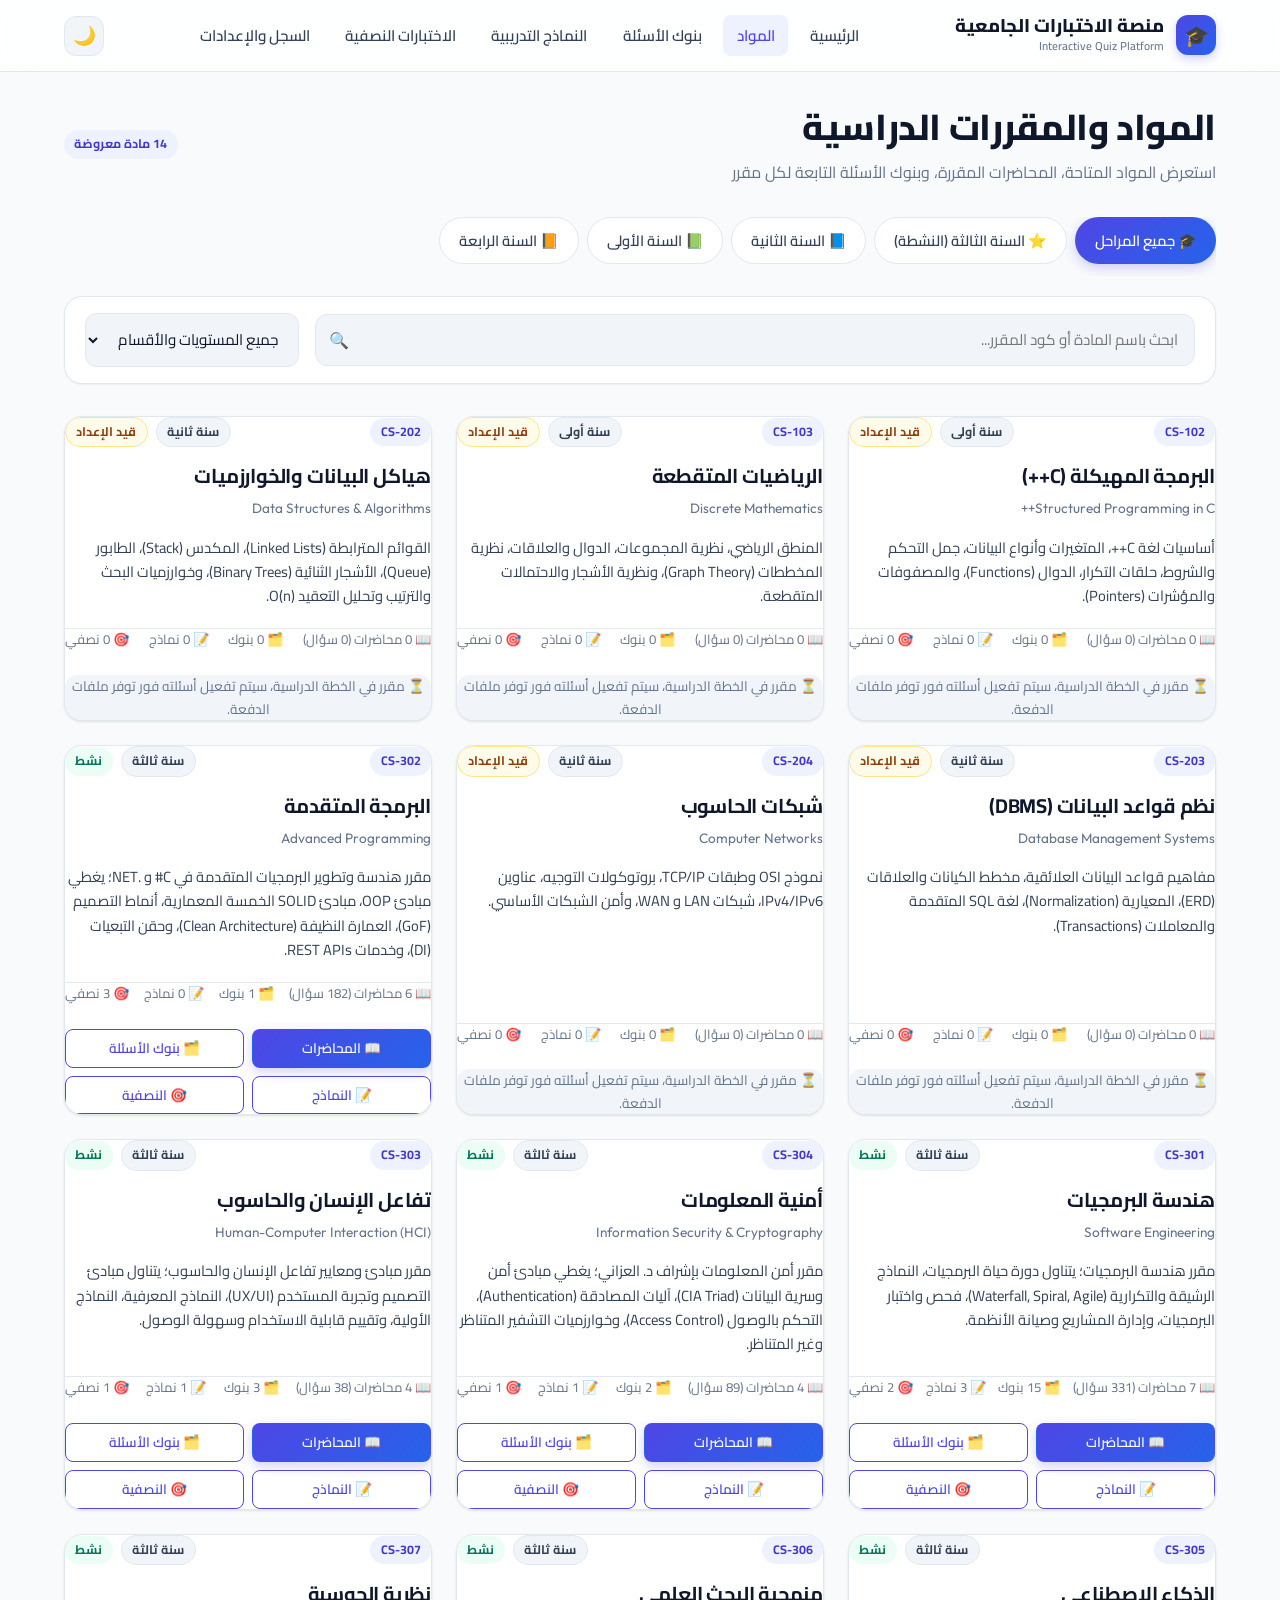
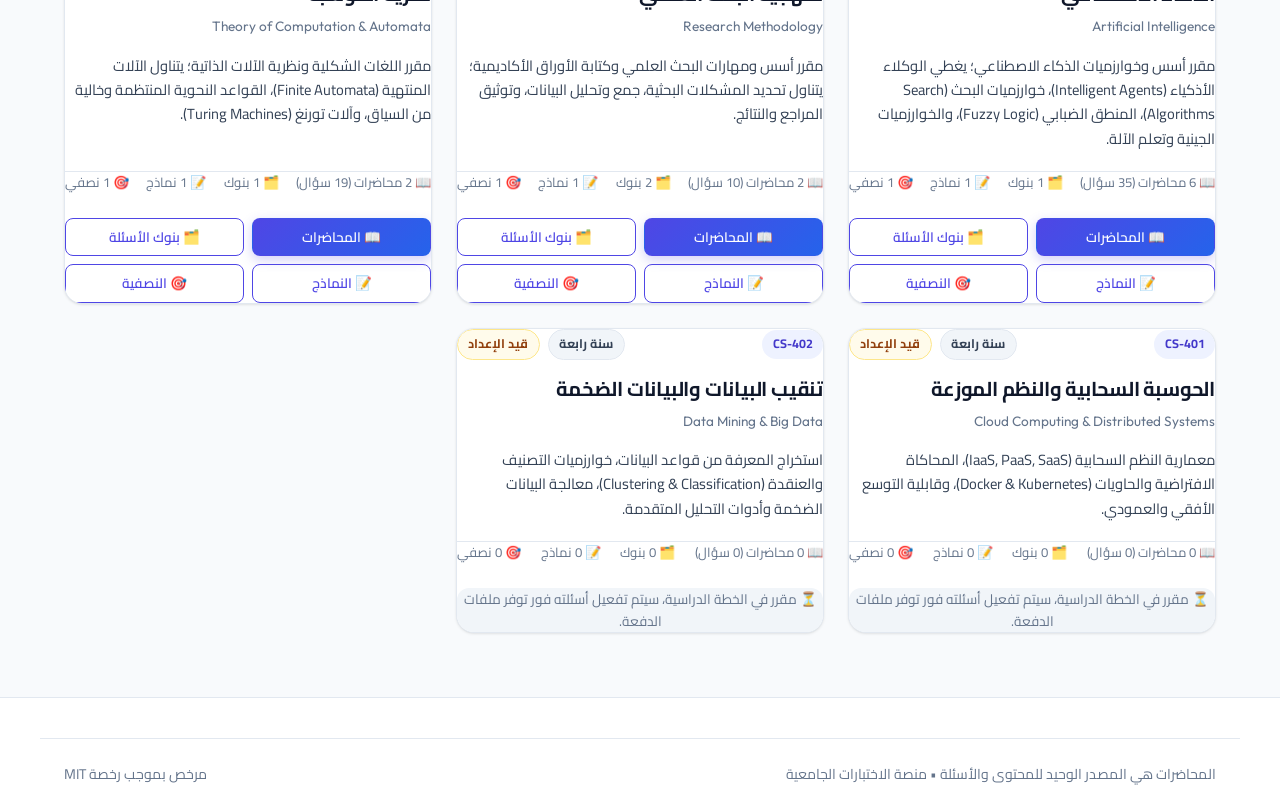
==== pages/courses.html @ 0c3cb4b7 "Initial release: Complete University Interactive Quiz Platform (2,381 questions, 7 courses)" ====
<!DOCTYPE html>
<html lang="ar" dir="rtl">
<head>
  <meta charset="UTF-8">
  <meta name="viewport" content="width=device-width, initial-scale=1.0">
  <meta name="description" content="تصفح جميع المواد الدراسية والمقررات الجامعية المتاحة في منصة الاختبارات الجامعية التفاعلية.">
  <title>المواد الدراسية | منصة الاختبارات الجامعية التفاعلية</title>
  
  <link rel="stylesheet" href="../css/main.css">
  <link rel="stylesheet" href="../css/components.css">
  <link rel="stylesheet" href="../css/responsive.css">
</head>
<body>

  <!-- Navigation Bar -->
  <header class="site-header">
    <div class="container navbar">
      <a href="../index.html" class="brand-logo" id="coursesBrandLogo">
        <div class="brand-icon">🎓</div>
        <div class="brand-text">
          <span class="brand-title">منصة الاختبارات الجامعية</span>
          <span class="brand-subtitle">Interactive Quiz Platform</span>
        </div>
      </a>

      <ul class="nav-links" id="navLinks">
        <li><a href="../index.html" class="nav-link" id="navHome">الرئيسية</a></li>
        <li><a href="./courses.html" class="nav-link active" id="navCourses">المواد</a></li>
        <li><a href="./question-banks.html" class="nav-link" id="navBanks">بنوك الأسئلة</a></li>
        <li><a href="./models.html" class="nav-link" id="navModels">النماذج التدريبية</a></li>
        <li><a href="./midterms.html" class="nav-link" id="navMidterms">الاختبارات النصفية</a></li>
        <li><a href="./account.html" class="nav-link" id="navAccount">السجل والإعدادات</a></li>
      </ul>

      <div class="nav-actions">
        <button type="button" class="theme-toggle-btn" id="themeToggleBtn" aria-label="تبديل الثيم">
          <span id="themeIcon">🌙</span>
        </button>
        <button type="button" class="mobile-menu-btn" id="mobileMenuBtn" aria-label="فتح القائمة">
          ☰
        </button>
      </div>
    </div>
  </header>

  <!-- Main Content -->
  <main class="main-content">
    <div class="container">
      
      <!-- Page Header -->
      <div class="mb-4">
        <div class="d-flex align-center justify-between flex-wrap gap-2">
          <div>
            <h1 class="mb-1">المواد والمقررات الدراسية</h1>
            <p class="text-muted">استعرض المواد المتاحة، المحاضرات المقررة، وبنوك الأسئلة التابعة لكل مقرر</p>
          </div>
          <span class="badge badge-primary" id="totalCoursesBadge">0 مادة مسجلة</span>
        </div>
      </div>

      <!-- Academic Stages Filter Tabs -->
      <div class="stage-tabs mb-3" id="stageTabs" role="tablist" aria-label="تصفية المراحل الدراسية">
        <button type="button" class="stage-tab active" data-stage="all" id="tabStageAll">🎓 جميع المراحل</button>
        <button type="button" class="stage-tab" data-stage="سنة ثالثة" id="tabStage3">⭐ السنة الثالثة (النشطة)</button>
        <button type="button" class="stage-tab" data-stage="سنة ثانية" id="tabStage2">📘 السنة الثانية</button>
        <button type="button" class="stage-tab" data-stage="سنة أولى" id="tabStage1">📗 السنة الأولى</button>
        <button type="button" class="stage-tab" data-stage="سنة رابعة" id="tabStage4">📙 السنة الرابعة</button>
      </div>

      <!-- Search and Filter Bar -->
      <div class="filter-bar">
        <div class="search-box">
          <input type="text" id="courseSearchInput" class="search-input" placeholder="ابحث باسم المادة أو كود المقرر..." aria-label="بحث في المواد">
          <span class="search-icon">🔍</span>
        </div>
        <select id="courseLevelFilter" class="filter-select" aria-label="تصفية حسب المستوى">
          <option value="all">جميع المستويات والأقسام</option>
        </select>
      </div>

      <!-- Courses Grid Container -->
      <div id="coursesGrid" class="grid-cards">
        <!-- Will be populated dynamically by courses.js, or show empty state -->
        <div class="empty-state w-100" style="grid-column: 1 / -1;">
          <div class="empty-state-icon">📚</div>
          <h2 class="empty-state-title">لا توجد مواد مسجلة حالياً</h2>
          <p class="empty-state-desc">
            سيتم ظهور المواد وتفاصيلها هنا تلقائياً بمجرد إرسال ملفات محاضرات المقررات في المرحلة الخامسة.
          </p>
        </div>
      </div>

    </div>
  </main>

  <!-- Footer -->
  <footer class="site-footer">
    <div class="container footer-bottom">
      <div>المحاضرات هي المصدر الوحيد للمحتوى والأسئلة • منصة الاختبارات الجامعية</div>
      <div>مرخص بموجب رخصة MIT</div>
    </div>
  </footer>

  <script src="../js/app.js"></script>
  <script src="../js/static-data.js"></script>
  <script src="../js/data.js"></script>
  <script src="../js/courses.js"></script>
</body>
</html>
---- css/main.css ----
/* ==========================================================================
   University Interactive Quiz Platform - Main Stylesheet (Vanilla CSS)
   Language & Direction: Arabic RTL with English LTR fallbacks
   ========================================================================== */

@import url('https://fonts.googleapis.com/css2?family=Cairo:wght@400;500;600;700;800;900&family=Outfit:wght@400;500;600;700&display=swap');

/* --- Design Tokens & CSS Variables --- */
:root {
  /* Color Palette - Light Mode (Clean, Modern, Academic) */
  --bg-body: #f8fafc;
  --bg-surface: #ffffff;
  --bg-surface-elevated: #ffffff;
  --bg-surface-subtle: #f1f5f9;
  --bg-glass: rgba(255, 255, 255, 0.85);

  --text-primary: #0f172a;
  --text-secondary: #334155;
  --text-muted: #64748b;
  --text-inverse: #ffffff;

  /* Primary Brand (Academic Indigo & Royal Blue) */
  --primary-50: #eef2ff;
  --primary-100: #e0e7ff;
  --primary-200: #c7d2fe;
  --primary-300: #a5b4fc;
  --primary-400: #818cf8;
  --primary-500: #4f46e5;
  --primary-600: #4338ca;
  --primary-700: #3730a3;
  --primary-gradient: linear-gradient(135deg, #4f46e5 0%, #2563eb 100%);
  --primary-glow: rgba(79, 70, 229, 0.25);

  /* Accent Brand (Cyan & Violet highlights) */
  --accent-cyan: #06b6d4;
  --accent-purple: #8b5cf6;
  --accent-gradient: linear-gradient(135deg, #06b6d4 0%, #3b82f6 50%, #8b5cf6 100%);

  /* Status Colors */
  --success: #10b981;
  --success-bg: #ecfdf5;
  --success-border: #a7f3d0;
  --success-text: #065f46;

  --warning: #f59e0b;
  --warning-bg: #fffbeb;
  --warning-border: #fde68a;
  --warning-text: #92400e;

  --danger: #ef4444;
  --danger-bg: #fef2f2;
  --danger-border: #fecaca;
  --danger-text: #991b1b;

  --info: #0284c7;
  --info-bg: #f0f9ff;
  --info-border: #bae6fd;
  --info-text: #075985;

  /* Borders & Dividers */
  --border-subtle: #e2e8f0;
  --border-medium: #cbd5e1;
  --border-strong: #94a3b8;

  /* Shadows */
  --shadow-xs: 0 1px 2px 0 rgba(0, 0, 0, 0.05);
  --shadow-sm: 0 1px 3px 0 rgba(0, 0, 0, 0.08), 0 1px 2px -1px rgba(0, 0, 0, 0.08);
  --shadow-md: 0 4px 6px -1px rgba(0, 0, 0, 0.07), 0 2px 4px -2px rgba(0, 0, 0, 0.07);
  --shadow-lg: 0 10px 15px -3px rgba(0, 0, 0, 0.08), 0 4px 6px -4px rgba(0, 0, 0, 0.08);
  --shadow-xl: 0 20px 25px -5px rgba(0, 0, 0, 0.1), 0 8px 10px -6px rgba(0, 0, 0, 0.1);
  --shadow-glow: 0 0 20px var(--primary-glow);

  /* Border Radii */
  --radius-xs: 4px;
  --radius-sm: 8px;
  --radius-md: 12px;
  --radius-lg: 18px;
  --radius-xl: 24px;
  --radius-full: 9999px;

  /* Typography */
  --font-family-ar: 'Cairo', system-ui, -apple-system, BlinkMacSystemFont, 'Segoe UI', Roboto, sans-serif;
  --font-family-en: 'Outfit', system-ui, -apple-system, sans-serif;

  /* Transitions */
  --transition-fast: 150ms cubic-bezier(0.4, 0, 0.2, 1);
  --transition-normal: 250ms cubic-bezier(0.4, 0, 0.2, 1);
  --transition-slow: 350ms cubic-bezier(0.4, 0, 0.2, 1);

  /* Layout dimensions */
  --navbar-height: 72px;
  --container-max-width: 1200px;
}

/* --- Dark Theme Overrides --- */
[data-theme="dark"] {
  --bg-body: #0b0f19;
  --bg-surface: #111827;
  --bg-surface-elevated: #1e293b;
  --bg-surface-subtle: #0f172a;
  --bg-glass: rgba(17, 24, 39, 0.88);

  --text-primary: #f8fafc;
  --text-secondary: #cbd5e1;
  --text-muted: #94a3b8;
  --text-inverse: #0f172a;

  --primary-50: #1e1b4b;
  --primary-100: #312e81;
  --primary-200: #3730a3;
  --primary-300: #4338ca;
  --primary-400: #6366f1;
  --primary-500: #818cf8;
  --primary-600: #a5b4fc;
  --primary-700: #c7d2fe;
  --primary-gradient: linear-gradient(135deg, #6366f1 0%, #3b82f6 100%);
  --primary-glow: rgba(99, 102, 241, 0.35);

  --border-subtle: #1e293b;
  --border-medium: #334155;
  --border-strong: #475569;

  --success-bg: rgba(16, 185, 129, 0.15);
  --success-border: rgba(16, 185, 129, 0.3);
  --success-text: #34d399;

  --warning-bg: rgba(245, 158, 11, 0.15);
  --warning-border: rgba(245, 158, 11, 0.3);
  --warning-text: #fbbf24;

  --danger-bg: rgba(239, 68, 68, 0.15);
  --danger-border: rgba(239, 68, 68, 0.3);
  --danger-text: #f87171;

  --info-bg: rgba(2, 132, 199, 0.15);
  --info-border: rgba(2, 132, 199, 0.3);
  --info-text: #38bdf8;

  --shadow-xs: 0 1px 2px 0 rgba(0, 0, 0, 0.4);
  --shadow-sm: 0 1px 3px 0 rgba(0, 0, 0, 0.45);
  --shadow-md: 0 4px 6px -1px rgba(0, 0, 0, 0.5);
  --shadow-lg: 0 10px 15px -3px rgba(0, 0, 0, 0.6);
  --shadow-xl: 0 20px 25px -5px rgba(0, 0, 0, 0.7);
}

/* --- Base Reset & Box Sizing --- */
*, *::before, *::after {
  box-sizing: border-box;
  margin: 0;
  padding: 0;
}

html {
  font-size: 16px;
  scroll-behavior: smooth;
  -webkit-text-size-adjust: 100%;
}

body {
  font-family: var(--font-family-ar);
  background-color: var(--bg-body);
  color: var(--text-primary);
  line-height: 1.65;
  direction: rtl;
  text-align: right;
  min-height: 100vh;
  display: flex;
  flex-direction: column;
  transition: background-color var(--transition-normal), color var(--transition-normal);
  overflow-x: hidden;
}

/* --- Typography Helpers --- */
h1, h2, h3, h4, h5, h6 {
  color: var(--text-primary);
  font-weight: 700;
  line-height: 1.3;
  letter-spacing: -0.01em;
}

h1 { font-size: 2.25rem; font-weight: 800; }
h2 { font-size: 1.75rem; }
h3 { font-size: 1.35rem; }
h4 { font-size: 1.15rem; }
h5 { font-size: 1rem; }
h6 { font-size: 0.875rem; }

p {
  color: var(--text-secondary);
  margin-bottom: 1rem;
}

p:last-child {
  margin-bottom: 0;
}

a {
  color: var(--primary-500);
  text-decoration: none;
  transition: color var(--transition-fast);
}

a:hover {
  color: var(--primary-600);
}

img, svg {
  display: block;
  max-width: 100%;
  height: auto;
}

/* --- Layout Container --- */
.container {
  width: 100%;
  max-width: var(--container-max-width);
  margin-left: auto;
  margin-right: auto;
  padding-left: 1.5rem;
  padding-right: 1.5rem;
}

.main-content {
  flex: 1;
  padding-top: 2rem;
  padding-bottom: 4rem;
}

/* --- Utility Classes --- */
.text-center { text-align: center; }
.text-start { text-align: start; }
.text-end { text-align: end; }
.text-muted { color: var(--text-muted); }
.text-primary { color: var(--primary-500); }
.text-success { color: var(--success); }
.text-danger { color: var(--danger); }
.text-warning { color: var(--warning); }

.font-bold { font-weight: 700; }
.font-semibold { font-weight: 600; }
.font-medium { font-weight: 500; }

.d-flex { display: flex; }
.d-grid { display: grid; }
.align-center { align-items: center; }
.justify-center { justify-content: center; }
.justify-between { justify-content: space-between; }
.flex-column { flex-direction: column; }
.flex-wrap { flex-wrap: wrap; }
.gap-1 { gap: 0.5rem; }
.gap-2 { gap: 1rem; }
.gap-3 { gap: 1.5rem; }
.gap-4 { gap: 2rem; }

.w-100 { width: 100%; }

.mt-1 { margin-top: 0.5rem; }
.mt-2 { margin-top: 1rem; }
.mt-3 { margin-top: 1.5rem; }
.mt-4 { margin-top: 2rem; }
.mt-5 { margin-top: 3rem; }

.mb-1 { margin-bottom: 0.5rem; }
.mb-2 { margin-bottom: 1rem; }
.mb-3 { margin-bottom: 1.5rem; }
.mb-4 { margin-bottom: 2rem; }

/* --- Micro-animations --- */
@keyframes fadeIn {
  from { opacity: 0; transform: translateY(8px); }
  to { opacity: 1; transform: translateY(0); }
}

@keyframes pulseGlow {
  0%, 100% { box-shadow: 0 0 15px var(--primary-glow); }
  50% { box-shadow: 0 0 25px rgba(79, 70, 229, 0.45); }
}

@keyframes shimmer {
  0% { background-position: -200% 0; }
  100% { background-position: 200% 0; }
}

.animate-fade-in {
  animation: fadeIn 0.4s cubic-bezier(0.16, 1, 0.3, 1) forwards;
}
---- css/components.css ----
/* ==========================================================================
   University Interactive Quiz Platform - Components Stylesheet
   Cards, Navigation, Buttons, Quiz Engine Elements, Modals, Results
   ========================================================================== */

/* --- 1. Header & Navigation (Navbar) --- */
.site-header {
  position: sticky;
  top: 0;
  z-index: 1000;
  background-color: var(--bg-glass);
  backdrop-filter: blur(16px);
  -webkit-backdrop-filter: blur(16px);
  border-bottom: 1px solid var(--border-subtle);
  height: var(--navbar-height);
  transition: all var(--transition-normal);
}

.navbar {
  display: flex;
  align-items: center;
  justify-content: space-between;
  height: 100%;
}

.brand-logo {
  display: flex;
  align-items: center;
  gap: 0.75rem;
  font-size: 1.25rem;
  font-weight: 800;
  color: var(--text-primary);
  text-decoration: none;
}

.brand-icon {
  width: 40px;
  height: 40px;
  border-radius: var(--radius-md);
  background: var(--primary-gradient);
  display: flex;
  align-items: center;
  justify-content: center;
  color: #ffffff;
  font-size: 1.25rem;
  box-shadow: 0 4px 10px var(--primary-glow);
}

.brand-text {
  display: flex;
  flex-direction: column;
}

.brand-title {
  font-size: 1.15rem;
  line-height: 1.2;
  font-weight: 800;
}

.brand-subtitle {
  font-size: 0.72rem;
  color: var(--text-muted);
  font-weight: 500;
}

.nav-links {
  display: flex;
  align-items: center;
  gap: 0.5rem;
  list-style: none;
}

.nav-link {
  display: inline-flex;
  align-items: center;
  gap: 0.5rem;
  padding: 0.5rem 0.85rem;
  font-size: 0.95rem;
  font-weight: 600;
  color: var(--text-secondary);
  border-radius: var(--radius-sm);
  transition: all var(--transition-fast);
  text-decoration: none;
}

.nav-link:hover {
  color: var(--primary-500);
  background-color: var(--bg-surface-subtle);
}

.nav-link.active {
  color: var(--primary-500);
  background-color: var(--primary-50);
}

[data-theme="dark"] .nav-link.active {
  background-color: rgba(99, 102, 241, 0.15);
}

.nav-actions {
  display: flex;
  align-items: center;
  gap: 0.75rem;
}

/* Theme Toggle Button */
.theme-toggle-btn {
  background: var(--bg-surface-subtle);
  border: 1px solid var(--border-subtle);
  color: var(--text-primary);
  width: 40px;
  height: 40px;
  border-radius: var(--radius-md);
  display: flex;
  align-items: center;
  justify-content: center;
  cursor: pointer;
  font-size: 1.15rem;
  transition: all var(--transition-fast);
}

.theme-toggle-btn:hover {
  border-color: var(--primary-300);
  background-color: var(--primary-50);
  transform: rotate(15deg);
}

[data-theme="dark"] .theme-toggle-btn:hover {
  background-color: rgba(99, 102, 241, 0.2);
}

/* Mobile Nav Toggle */
.mobile-menu-btn {
  display: none;
  background: var(--bg-surface-subtle);
  border: 1px solid var(--border-subtle);
  color: var(--text-primary);
  width: 40px;
  height: 40px;
  border-radius: var(--radius-md);
  align-items: center;
  justify-content: center;
  cursor: pointer;
  font-size: 1.25rem;
}

/* --- 2. Buttons System --- */
.btn {
  display: inline-flex;
  align-items: center;
  justify-content: center;
  gap: 0.5rem;
  font-family: inherit;
  font-size: 0.95rem;
  font-weight: 600;
  padding: 0.65rem 1.35rem;
  border-radius: var(--radius-md);
  border: 1px solid transparent;
  cursor: pointer;
  text-decoration: none;
  transition: all var(--transition-fast);
  white-space: nowrap;
}

.btn:disabled {
  opacity: 0.6;
  cursor: not-allowed;
  pointer-events: none;
}

.btn-primary {
  background: var(--primary-gradient);
  color: #ffffff;
  box-shadow: 0 4px 12px var(--primary-glow);
}

.btn-primary:hover {
  transform: translateY(-2px);
  box-shadow: 0 6px 16px rgba(79, 70, 229, 0.4);
  color: #ffffff;
}

.btn-secondary {
  background-color: var(--bg-surface-subtle);
  color: var(--text-primary);
  border-color: var(--border-medium);
}

.btn-secondary:hover {
  background-color: var(--border-subtle);
  color: var(--text-primary);
}

.btn-outline {
  background-color: transparent;
  border-color: var(--primary-500);
  color: var(--primary-500);
}

.btn-outline:hover {
  background-color: var(--primary-500);
  color: #ffffff;
}

.btn-success {
  background-color: var(--success);
  color: #ffffff;
}

.btn-success:hover {
  background-color: #059669;
  color: #ffffff;
}

.btn-danger {
  background-color: var(--danger);
  color: #ffffff;
}

.btn-danger:hover {
  background-color: #dc2626;
  color: #ffffff;
}

.btn-ghost {
  background-color: transparent;
  color: var(--text-secondary);
}

.btn-ghost:hover {
  background-color: var(--bg-surface-subtle);
  color: var(--text-primary);
}

.btn-sm {
  padding: 0.45rem 0.9rem;
  font-size: 0.85rem;
  border-radius: var(--radius-sm);
}

.btn-lg {
  padding: 0.85rem 1.75rem;
  font-size: 1.1rem;
  border-radius: var(--radius-lg);
}

/* --- 3. Cards System --- */
.card {
  background-color: var(--bg-surface);
  border: 1px solid var(--border-subtle);
  border-radius: var(--radius-lg);
  box-shadow: var(--shadow-sm);
  transition: all var(--transition-normal);
  overflow: hidden;
  display: flex;
  flex-direction: column;
}

.card:hover {
  border-color: var(--border-medium);
  box-shadow: var(--shadow-md);
  transform: translateY(-3px);
}

.card-header {
  padding: 1.25rem 1.5rem;
  border-bottom: 1px solid var(--border-subtle);
  display: flex;
  align-items: center;
  justify-content: space-between;
}

.card-body {
  padding: 1.5rem;
  flex: 1;
}

.card-footer {
  padding: 1rem 1.5rem;
  background-color: var(--bg-surface-subtle);
  border-top: 1px solid var(--border-subtle);
  display: flex;
  align-items: center;
  justify-content: space-between;
}

/* Specific Card Layouts */
.course-card, .bank-card, .model-card, .midterm-card {
  position: relative;
}

.card-icon-wrapper {
  width: 48px;
  height: 48px;
  border-radius: var(--radius-md);
  display: flex;
  align-items: center;
  justify-content: center;
  font-size: 1.5rem;
  margin-bottom: 1rem;
}

.icon-blue { background: #eff6ff; color: #2563eb; }
.icon-purple { background: #f5f3ff; color: #7c3aed; }
.icon-emerald { background: #ecfdf5; color: #059669; }
.icon-amber { background: #fffbeb; color: #d97706; }

[data-theme="dark"] .icon-blue { background: rgba(37, 99, 235, 0.2); color: #60a5fa; }
[data-theme="dark"] .icon-purple { background: rgba(124, 58, 237, 0.2); color: #a78bfa; }
[data-theme="dark"] .icon-emerald { background: rgba(5, 150, 105, 0.2); color: #34d399; }
[data-theme="dark"] .icon-amber { background: rgba(217, 119, 6, 0.2); color: #fbbf24; }

/* Badges / Tags */
.badge {
  display: inline-flex;
  align-items: center;
  gap: 0.35rem;
  padding: 0.25rem 0.65rem;
  font-size: 0.78rem;
  font-weight: 700;
  border-radius: var(--radius-full);
}

.badge-primary { background-color: var(--primary-50); color: var(--primary-600); }
.badge-success { background-color: var(--success-bg); color: var(--success-text); border: 1px solid var(--success-border); }
.badge-warning { background-color: var(--warning-bg); color: var(--warning-text); border: 1px solid var(--warning-border); }
.badge-danger { background-color: var(--danger-bg); color: var(--danger-text); border: 1px solid var(--danger-border); }
.badge-neutral { background-color: var(--bg-surface-subtle); color: var(--text-secondary); border: 1px solid var(--border-subtle); }

.badge-easy { background-color: #ecfdf5; color: #047857; }
.badge-medium { background-color: #fffbeb; color: #b45309; }
.badge-hard { background-color: #fef2f2; color: #b91c1c; }

[data-theme="dark"] .badge-easy { background-color: rgba(16, 185, 129, 0.2); color: #34d399; }
[data-theme="dark"] .badge-medium { background-color: rgba(245, 158, 11, 0.2); color: #fbbf24; }
[data-theme="dark"] .badge-hard { background-color: rgba(239, 68, 68, 0.2); color: #f87171; }

/* --- Stage Tabs (Academic Levels) --- */
.stage-tabs {
  display: flex;
  gap: 0.5rem;
  overflow-x: auto;
  padding-bottom: 0.75rem;
  margin-bottom: 1.25rem;
  scrollbar-width: thin;
}

.stage-tab {
  padding: 0.55rem 1.2rem;
  border-radius: 9999px;
  background-color: var(--bg-surface);
  border: 1px solid var(--border-subtle);
  color: var(--text-secondary);
  font-family: inherit;
  font-size: 0.92rem;
  font-weight: 600;
  cursor: pointer;
  white-space: nowrap;
  transition: all var(--transition-fast);
  display: inline-flex;
  align-items: center;
  gap: 0.4rem;
}

.stage-tab:hover {
  background-color: var(--bg-surface-subtle);
  color: var(--text-primary);
  border-color: var(--border-color);
  transform: translateY(-1px);
}

.stage-tab.active {
  background: var(--primary-gradient);
  color: #ffffff;
  border-color: transparent;
  box-shadow: 0 4px 12px var(--primary-glow);
}

/* --- 4. Search and Filter Bar --- */
.filter-bar {
  background-color: var(--bg-surface);
  border: 1px solid var(--border-subtle);
  border-radius: var(--radius-lg);
  padding: 1rem 1.25rem;
  display: flex;
  align-items: center;
  gap: 1rem;
  box-shadow: var(--shadow-xs);
  margin-bottom: 2rem;
  flex-wrap: wrap;
}

.search-box {
  flex: 1;
  min-width: 240px;
  position: relative;
}

.search-input {
  width: 100%;
  padding: 0.65rem 1rem 0.65rem 2.5rem;
  font-family: inherit;
  font-size: 0.95rem;
  background-color: var(--bg-surface-subtle);
  border: 1px solid var(--border-subtle);
  border-radius: var(--radius-md);
  color: var(--text-primary);
  outline: none;
  transition: all var(--transition-fast);
}

.search-input:focus {
  border-color: var(--primary-500);
  box-shadow: 0 0 0 3px var(--primary-glow);
  background-color: var(--bg-surface);
}

.search-icon {
  position: absolute;
  left: 0.85rem;
  top: 50%;
  transform: translateY(-50%);
  color: var(--text-muted);
  pointer-events: none;
}

.filter-select {
  padding: 0.65rem 1rem;
  font-family: inherit;
  font-size: 0.95rem;
  background-color: var(--bg-surface-subtle);
  border: 1px solid var(--border-subtle);
  border-radius: var(--radius-md);
  color: var(--text-primary);
  outline: none;
  cursor: pointer;
  min-width: 160px;
}

/* --- 5. Quiz Layout Components --- */
.quiz-header-bar {
  background-color: var(--bg-surface);
  border: 1px solid var(--border-subtle);
  border-radius: var(--radius-lg);
  padding: 1rem 1.5rem;
  display: flex;
  align-items: center;
  justify-content: space-between;
  margin-bottom: 1.5rem;
  box-shadow: var(--shadow-sm);
  flex-wrap: wrap;
  gap: 1rem;
}

.quiz-meta-info {
  display: flex;
  align-items: center;
  gap: 1rem;
}

.timer-badge {
  display: inline-flex;
  align-items: center;
  gap: 0.5rem;
  padding: 0.5rem 1rem;
  background-color: var(--primary-50);
  color: var(--primary-600);
  border: 1px solid var(--primary-200);
  border-radius: var(--radius-full);
  font-weight: 700;
  font-size: 1.1rem;
  font-family: var(--font-family-en), var(--font-family-ar);
}

.timer-badge.urgent {
  background-color: var(--danger-bg);
  color: var(--danger);
  border-color: var(--danger-border);
  animation: pulseGlow 1.5s infinite;
}

/* Quiz Progress Bar */
.quiz-progress-wrapper {
  margin-bottom: 1.5rem;
}

.progress-labels {
  display: flex;
  justify-content: space-between;
  font-size: 0.9rem;
  font-weight: 600;
  color: var(--text-secondary);
  margin-bottom: 0.5rem;
}

.quiz-progress-track {
  width: 100%;
  height: 8px;
  background-color: var(--bg-surface-subtle);
  border-radius: var(--radius-full);
  overflow: hidden;
  border: 1px solid var(--border-subtle);
}

.quiz-progress-fill {
  height: 100%;
  background: var(--primary-gradient);
  border-radius: var(--radius-full);
  transition: width var(--transition-normal);
}

/* Question Box */
.question-container {
  background-color: var(--bg-surface);
  border: 1px solid var(--border-subtle);
  border-radius: var(--radius-xl);
  padding: 2rem;
  box-shadow: var(--shadow-md);
  margin-bottom: 1.5rem;
}

.question-header {
  display: flex;
  align-items: center;
  justify-content: space-between;
  margin-bottom: 1.25rem;
  padding-bottom: 0.75rem;
  border-bottom: 1px solid var(--border-subtle);
}

.question-number {
  font-size: 0.95rem;
  font-weight: 700;
  color: var(--primary-500);
}

.question-text {
  font-size: 1.25rem;
  font-weight: 700;
  line-height: 1.6;
  color: var(--text-primary);
  margin-bottom: 1.75rem;
}

/* Options List */
.options-list {
  display: flex;
  flex-direction: column;
  gap: 0.85rem;
}

.quiz-option {
  display: flex;
  align-items: center;
  gap: 1rem;
  padding: 1rem 1.25rem;
  border: 2px solid var(--border-subtle);
  background-color: var(--bg-surface);
  border-radius: var(--radius-md);
  cursor: pointer;
  transition: all var(--transition-fast);
  user-select: none;
}

.quiz-option:hover {
  border-color: var(--primary-300);
  background-color: var(--bg-surface-subtle);
}

.quiz-option.selected {
  border-color: var(--primary-500);
  background-color: var(--primary-50);
}

[data-theme="dark"] .quiz-option.selected {
  background-color: rgba(99, 102, 241, 0.15);
}

.quiz-option-indicator {
  width: 24px;
  height: 24px;
  border-radius: 50%;
  border: 2px solid var(--border-strong);
  display: flex;
  align-items: center;
  justify-content: center;
  flex-shrink: 0;
  transition: all var(--transition-fast);
}

.quiz-option.selected .quiz-option-indicator {
  border-color: var(--primary-500);
  background-color: var(--primary-500);
  color: #ffffff;
}

.quiz-option-label {
  font-weight: 700;
  font-family: var(--font-family-en), var(--font-family-ar);
  color: var(--text-muted);
  width: 24px;
}

.quiz-option-text {
  flex: 1;
  font-size: 1.05rem;
  font-weight: 500;
  color: var(--text-primary);
}

/* --- Language Segmented Control --- */
.lang-segmented-control {
  display: inline-flex;
  align-items: center;
  background-color: var(--bg-surface-subtle);
  border: 1px solid var(--border-subtle);
  border-radius: var(--radius-md);
  padding: 3px;
  gap: 3px;
}

.lang-segment-btn {
  padding: 0.32rem 0.75rem;
  border: none;
  background: transparent;
  color: var(--text-secondary);
  font-family: inherit;
  font-size: 0.82rem;
  font-weight: 700;
  border-radius: calc(var(--radius-md) - 2px);
  cursor: pointer;
  transition: all var(--transition-fast);
  white-space: nowrap;
}

.lang-segment-btn:hover {
  color: var(--text-primary);
  background-color: var(--bg-surface);
}

.lang-segment-btn.active {
  background: var(--primary-gradient);
  color: #ffffff;
  box-shadow: 0 2px 6px var(--primary-glow);
}

/* Bilingual Question & Option Card Styles */
.question-text-bilingual {
  display: flex;
  flex-direction: column;
  gap: 0.75rem;
}

.question-text-ar {
  font-family: var(--font-family-ar);
  font-weight: 700;
  line-height: 1.6;
  font-size: 1.25rem;
  color: var(--text-primary);
}

.question-text-en {
  font-family: var(--font-family-en);
  font-weight: 500;
  line-height: 1.5;
  font-size: 1.05rem;
  color: var(--text-secondary);
  direction: ltr;
  text-align: left;
  border-top: 1px dashed var(--border-subtle);
  padding-top: 0.65rem;
}

.option-text-bilingual {
  display: flex;
  flex-direction: column;
  gap: 0.25rem;
  flex: 1;
}

.option-text-ar {
  font-family: var(--font-family-ar);
  font-weight: 600;
  color: var(--text-primary);
  line-height: 1.4;
}

.option-text-en {
  font-family: var(--font-family-en);
  font-size: 0.88rem;
  color: var(--text-muted);
  direction: ltr;
  text-align: left;
  line-height: 1.35;
}

/* Controls */
.quiz-controls {
  display: flex;
  align-items: center;
  justify-content: space-between;
  margin-top: 1.5rem;
  gap: 1rem;
}

/* Question Palette */
.palette-card {
  background-color: var(--bg-surface);
  border: 1px solid var(--border-subtle);
  border-radius: var(--radius-lg);
  padding: 1.25rem;
  box-shadow: var(--shadow-sm);
}

.palette-grid {
  display: grid;
  grid-template-columns: repeat(auto-fill, minmax(40px, 1fr));
  gap: 0.5rem;
  margin-top: 1rem;
}

.palette-btn {
  width: 40px;
  height: 40px;
  border-radius: var(--radius-sm);
  border: 1px solid var(--border-subtle);
  background-color: var(--bg-surface-subtle);
  color: var(--text-secondary);
  font-weight: 700;
  cursor: pointer;
  display: flex;
  align-items: center;
  justify-content: center;
  transition: all var(--transition-fast);
}

.palette-btn:hover {
  border-color: var(--primary-400);
  color: var(--primary-500);
}

.palette-btn.answered {
  background-color: var(--primary-500);
  color: #ffffff;
  border-color: var(--primary-500);
}

.palette-btn.current {
  border: 2px solid var(--warning);
  box-shadow: 0 0 0 2px var(--warning-bg);
}

/* --- 6. Results Screen Components --- */
.result-hero {
  background: var(--bg-surface);
  border: 1px solid var(--border-subtle);
  border-radius: var(--radius-xl);
  padding: 3rem 2rem;
  text-align: center;
  box-shadow: var(--shadow-lg);
  margin-bottom: 2rem;
  position: relative;
  overflow: hidden;
}

.result-hero::before {
  content: '';
  position: absolute;
  top: 0;
  left: 0;
  right: 0;
  height: 6px;
  background: var(--primary-gradient);
}

.score-circle {
  width: 140px;
  height: 140px;
  border-radius: 50%;
  margin: 0 auto 1.5rem auto;
  display: flex;
  flex-direction: column;
  align-items: center;
  justify-content: center;
  background: var(--primary-50);
  border: 4px solid var(--primary-500);
  box-shadow: 0 0 25px var(--primary-glow);
}

[data-theme="dark"] .score-circle {
  background: rgba(99, 102, 241, 0.15);
}

.score-number {
  font-size: 2.25rem;
  font-weight: 900;
  color: var(--primary-500);
  line-height: 1;
}

.score-total {
  font-size: 0.9rem;
  color: var(--text-muted);
  font-weight: 600;
}

.stats-grid {
  display: grid;
  grid-template-columns: repeat(auto-fit, minmax(200px, 1fr));
  gap: 1.25rem;
  margin-bottom: 2.5rem;
}

.stat-card {
  background-color: var(--bg-surface);
  border: 1px solid var(--border-subtle);
  border-radius: var(--radius-lg);
  padding: 1.25rem;
  display: flex;
  align-items: center;
  gap: 1rem;
  box-shadow: var(--shadow-xs);
}

.stat-icon {
  width: 44px;
  height: 44px;
  border-radius: var(--radius-md);
  display: flex;
  align-items: center;
  justify-content: center;
  font-size: 1.25rem;
}

.stat-value {
  font-size: 1.5rem;
  font-weight: 800;
  color: var(--text-primary);
  line-height: 1.1;
}

.stat-label {
  font-size: 0.85rem;
  color: var(--text-muted);
  font-weight: 600;
}

/* Review Item */
.review-item {
  background-color: var(--bg-surface);
  border: 1px solid var(--border-subtle);
  border-radius: var(--radius-lg);
  padding: 1.5rem;
  margin-bottom: 1.25rem;
  box-shadow: var(--shadow-xs);
}

.review-item.is-correct {
  border-right: 5px solid var(--success);
}

.review-item.is-wrong {
  border-right: 5px solid var(--danger);
}

.review-item.is-skipped {
  border-right: 5px solid var(--warning);
}

.source-pill {
  display: inline-flex;
  align-items: center;
  gap: 0.4rem;
  padding: 0.35rem 0.75rem;
  background-color: var(--bg-surface-subtle);
  border: 1px solid var(--border-subtle);
  border-radius: var(--radius-sm);
  font-size: 0.82rem;
  color: var(--text-secondary);
  font-weight: 600;
  margin-top: 0.75rem;
}

.source-pill strong {
  color: var(--primary-500);
}

/* --- 7. Empty State --- */
.empty-state {
  text-align: center;
  padding: 4rem 1.5rem;
  background-color: var(--bg-surface);
  border: 2px dashed var(--border-medium);
  border-radius: var(--radius-xl);
  margin: 2rem 0;
}

.empty-state-icon {
  font-size: 3.5rem;
  color: var(--text-muted);
  margin-bottom: 1rem;
}

.empty-state-title {
  font-size: 1.35rem;
  font-weight: 700;
  margin-bottom: 0.5rem;
}

.empty-state-desc {
  color: var(--text-muted);
  max-width: 480px;
  margin: 0 auto 1.5rem auto;
}

/* --- 8. Footer --- */
.site-footer {
  background-color: var(--bg-surface);
  border-top: 1px solid var(--border-subtle);
  padding: 2.5rem 0 1.5rem 0;
  margin-top: auto;
}

.footer-bottom {
  display: flex;
  align-items: center;
  justify-content: space-between;
  padding-top: 1.5rem;
  border-top: 1px solid var(--border-subtle);
  font-size: 0.88rem;
  color: var(--text-muted);
  flex-wrap: wrap;
  gap: 1rem;
}
---- css/responsive.css ----
/* ==========================================================================
   University Interactive Quiz Platform - Responsive Stylesheet
   Breakpoints: Mobile (< 640px), Tablet (641px - 1024px), Desktop (> 1025px)
   ========================================================================== */

/* --- Mobile Breakpoint (< 640px) --- */
@media (max-width: 640px) {
  :root {
    --navbar-height: 64px;
  }

  html {
    font-size: 15px;
  }

  h1 { font-size: 1.75rem; }
  h2 { font-size: 1.45rem; }
  h3 { font-size: 1.2rem; }

  .container {
    padding-left: 1rem;
    padding-right: 1rem;
  }

  .mobile-menu-btn {
    display: flex;
  }

  .nav-links {
    position: fixed;
    top: var(--navbar-height);
    left: 0;
    right: 0;
    background-color: var(--bg-surface);
    border-bottom: 1px solid var(--border-subtle);
    box-shadow: var(--shadow-lg);
    flex-direction: column;
    align-items: stretch;
    padding: 1.25rem;
    gap: 0.5rem;
    display: none;
    z-index: 999;
  }

  .nav-links.show {
    display: flex;
    animation: fadeIn 0.25s ease-out;
  }

  .nav-link {
    padding: 0.75rem 1rem;
    font-size: 1rem;
    border-radius: var(--radius-md);
  }

  .filter-bar {
    flex-direction: column;
    align-items: stretch;
  }

  .search-box {
    width: 100%;
    min-width: 0;
  }

  .filter-select {
    width: 100%;
  }

  .quiz-header-bar {
    flex-direction: column;
    align-items: flex-start;
  }

  .timer-badge {
    width: 100%;
    justify-content: center;
  }

  .question-container {
    padding: 1.25rem;
  }

  .question-text {
    font-size: 1.1rem;
  }

  .quiz-controls {
    flex-direction: column-reverse;
  }

  .quiz-controls .btn {
    width: 100%;
  }

  .stats-grid {
    grid-template-columns: 1fr 1fr;
  }

  .score-circle {
    width: 110px;
    height: 110px;
  }

  .score-number {
    font-size: 1.75rem;
  }

  .footer-bottom {
    flex-direction: column;
    text-align: center;
    gap: 0.75rem;
  }
}

/* --- Tablet Breakpoint (641px - 1024px) --- */
@media (min-width: 641px) and (max-width: 1024px) {
  .nav-link {
    padding: 0.5rem 0.65rem;
    font-size: 0.9rem;
  }

  .brand-title {
    font-size: 1.05rem;
  }

  .stats-grid {
    grid-template-columns: repeat(2, 1fr);
  }
}

/* --- Desktop Layout Grid Utilities --- */
.grid-cards {
  display: grid;
  grid-template-columns: repeat(auto-fill, minmax(320px, 1fr));
  gap: 1.5rem;
}

@media (max-width: 640px) {
  .grid-cards {
    grid-template-columns: 1fr;
    gap: 1rem;
  }
}

/* --- Print Styles --- */
@media print {
  .site-header,
  .site-footer,
  .quiz-controls,
  .btn,
  .theme-toggle-btn {
    display: none !important;
  }

  body {
    background: #ffffff !important;
    color: #000000 !important;
  }

  .question-container, .card, .review-item {
    box-shadow: none !important;
    border: 1px solid #cccccc !important;
    break-inside: avoid;
  }
}
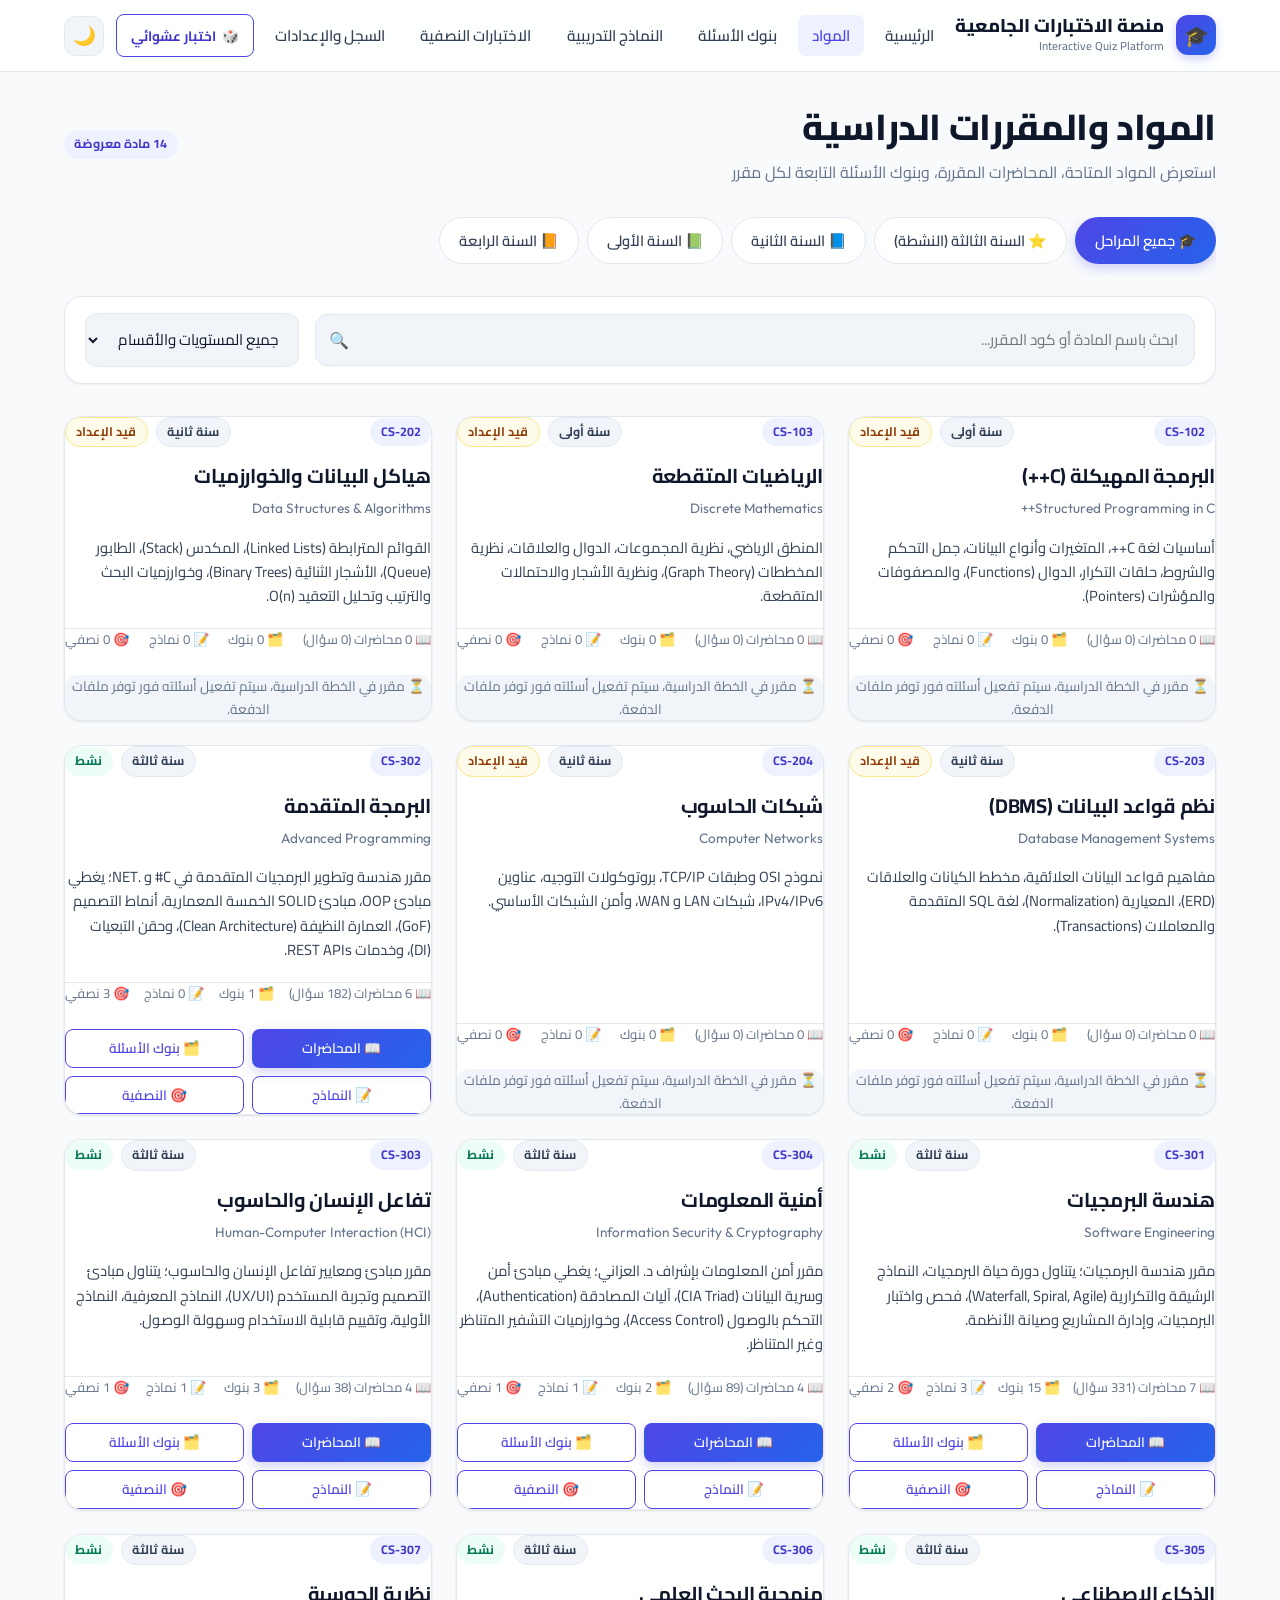
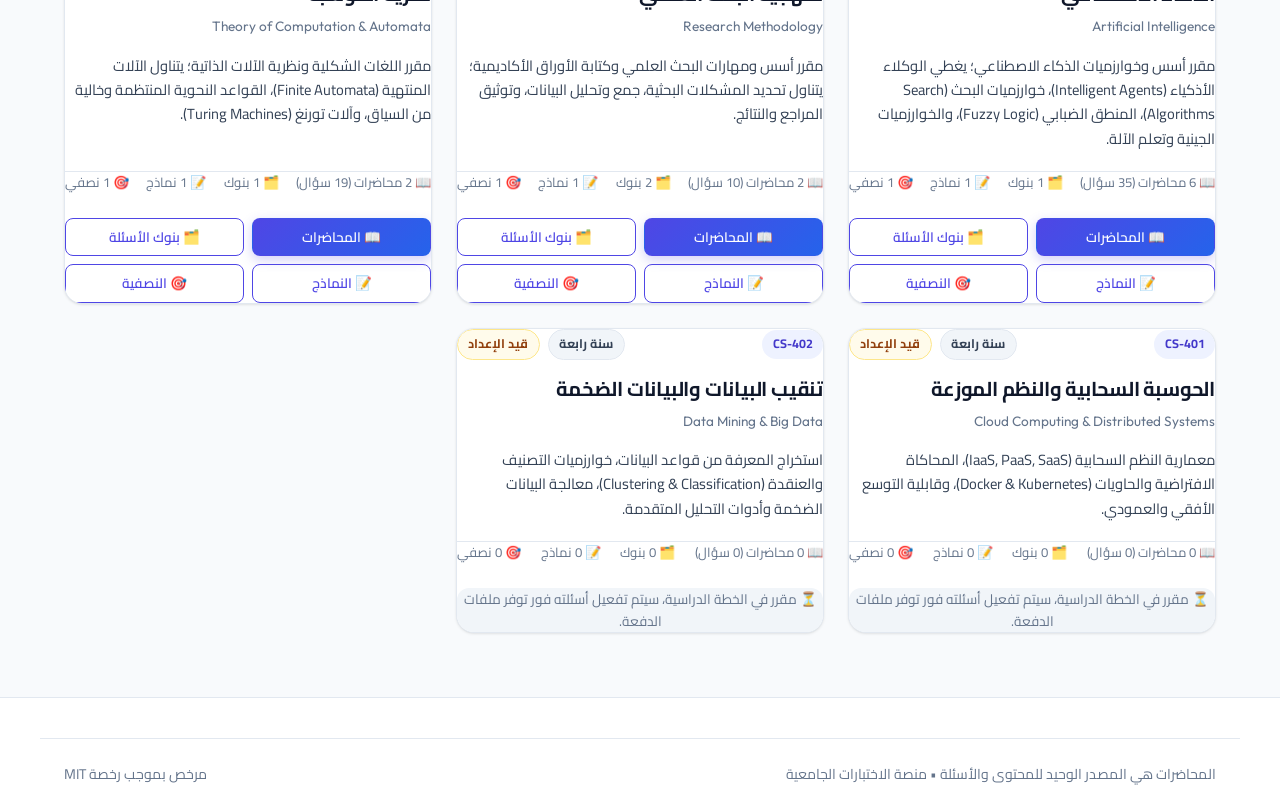
==== commit 87b79c2e: "Merge testess enhancements: Custom Random Quiz Generator Modal, UI updates, and full database integr" ====
--- a/pages/courses.html
+++ b/pages/courses.html
@@ -33,6 +33,10 @@
       </ul>
 
       <div class="nav-actions">
+        <button type="button" class="btn btn-sm btn-outline btn-open-random-quiz" style="border-color: var(--primary-500); color: var(--primary-600); font-weight: 700; display: inline-flex; align-items: center; gap: 0.35rem;" aria-label="تخصيص اختبار عشوائي">
+          <span>🎲</span>
+          <span>اختبار عشوائي</span>
+        </button>
         <button type="button" class="theme-toggle-btn" id="themeToggleBtn" aria-label="تبديل الثيم">
           <span id="themeIcon">🌙</span>
         </button>
@@ -104,6 +108,7 @@
   <script src="../js/app.js"></script>
   <script src="../js/static-data.js"></script>
   <script src="../js/data.js"></script>
+  <script src="../js/custom-quiz-modal.js"></script>
   <script src="../js/courses.js"></script>
 </body>
 </html>
--- a/css/components.css
+++ b/css/components.css
@@ -932,3 +932,187 @@
   flex-wrap: wrap;
   gap: 1rem;
 }
+
+/* --- 9. Instant Answer Feedback & Verification --- */
+.quiz-option.reveal-correct {
+  border-color: var(--success) !important;
+  background-color: rgba(16, 185, 129, 0.1) !important;
+}
+
+.quiz-option.reveal-correct .quiz-option-indicator {
+  border-color: var(--success) !important;
+  background-color: var(--success) !important;
+  color: #ffffff !important;
+}
+
+.quiz-option.reveal-wrong {
+  border-color: var(--danger) !important;
+  background-color: rgba(239, 68, 68, 0.1) !important;
+}
+
+.quiz-option.reveal-wrong .quiz-option-indicator {
+  border-color: var(--danger) !important;
+  background-color: var(--danger) !important;
+  color: #ffffff !important;
+}
+
+.instant-feedback-box {
+  margin-top: 1.25rem;
+  padding: 1.25rem;
+  border-radius: var(--radius-md);
+  animation: feedbackSlideIn 0.3s cubic-bezier(0.16, 1, 0.3, 1);
+  border: 1px solid var(--border-subtle);
+  line-height: 1.6;
+}
+
+.instant-feedback-box.is-correct {
+  background-color: rgba(16, 185, 129, 0.08);
+  border-color: var(--success);
+}
+
+.instant-feedback-box.is-wrong {
+  background-color: rgba(239, 68, 68, 0.08);
+  border-color: var(--danger);
+}
+
+.feedback-status-title {
+  display: flex;
+  align-items: center;
+  gap: 0.5rem;
+  font-weight: 700;
+  font-size: 1.05rem;
+  margin-bottom: 0.5rem;
+}
+
+.feedback-correct-answer {
+  margin-top: 0.5rem;
+  padding: 0.5rem 0.75rem;
+  background-color: var(--bg-surface);
+  border-radius: var(--radius-sm);
+  font-size: 0.95rem;
+  border-left: 3px solid var(--success);
+}
+
+[dir="rtl"] .feedback-correct-answer {
+  border-left: none;
+  border-right: 3px solid var(--success);
+}
+
+.feedback-explanation {
+  margin-top: 0.75rem;
+  font-size: 0.92rem;
+  color: var(--text-secondary);
+}
+
+@keyframes feedbackSlideIn {
+  from {
+    opacity: 0;
+    transform: translateY(-8px);
+  }
+  to {
+    opacity: 1;
+    transform: translateY(0);
+  }
+}
+
+/* --- 10. Custom Random Quiz Generator Modal --- */
+.custom-quiz-modal-backdrop {
+  position: fixed;
+  top: 0;
+  left: 0;
+  width: 100%;
+  height: 100%;
+  background-color: rgba(15, 23, 42, 0.65);
+  backdrop-filter: blur(6px);
+  z-index: 1000;
+  display: flex;
+  align-items: center;
+  justify-content: center;
+  padding: 1.5rem;
+  animation: fadeIn 0.2s ease-out;
+}
+
+.custom-quiz-modal-card {
+  background-color: var(--bg-surface);
+  border: 1px solid var(--border-subtle);
+  border-radius: var(--radius-xl);
+  max-width: 600px;
+  width: 100%;
+  max-height: 90vh;
+  overflow-y: auto;
+  box-shadow: var(--shadow-xl);
+  display: flex;
+  flex-direction: column;
+}
+
+.custom-quiz-modal-header {
+  padding: 1.5rem;
+  border-bottom: 1px solid var(--border-subtle);
+  display: flex;
+  align-items: center;
+  justify-content: space-between;
+}
+
+.custom-quiz-modal-body {
+  padding: 1.5rem;
+  display: flex;
+  flex-direction: column;
+  gap: 1.25rem;
+}
+
+.custom-quiz-modal-footer {
+  padding: 1.25rem 1.5rem;
+  border-top: 1px solid var(--border-subtle);
+  background-color: var(--bg-surface-subtle);
+  display: flex;
+  align-items: center;
+  justify-content: flex-end;
+  gap: 0.75rem;
+  border-radius: 0 0 var(--radius-xl) var(--radius-xl);
+}
+
+.form-group-custom {
+  display: flex;
+  flex-direction: column;
+  gap: 0.4rem;
+}
+
+.form-label-custom {
+  font-weight: 700;
+  font-size: 0.92rem;
+  color: var(--text-primary);
+  display: flex;
+  align-items: center;
+  gap: 0.4rem;
+}
+
+.btn-choice-group {
+  display: grid;
+  grid-template-columns: repeat(auto-fit, minmax(100px, 1fr));
+  gap: 0.5rem;
+}
+
+.btn-choice-item {
+  padding: 0.6rem 0.75rem;
+  background-color: var(--bg-surface-subtle);
+  border: 1px solid var(--border-subtle);
+  border-radius: var(--radius-md);
+  font-size: 0.88rem;
+  font-weight: 600;
+  color: var(--text-secondary);
+  cursor: pointer;
+  text-align: center;
+  transition: all var(--transition-fast);
+}
+
+.btn-choice-item:hover {
+  border-color: var(--primary-400);
+  background-color: var(--bg-surface);
+}
+
+.btn-choice-item.active {
+  background-color: var(--primary-500);
+  color: #ffffff;
+  border-color: var(--primary-500);
+  box-shadow: 0 2px 8px var(--primary-glow);
+}
